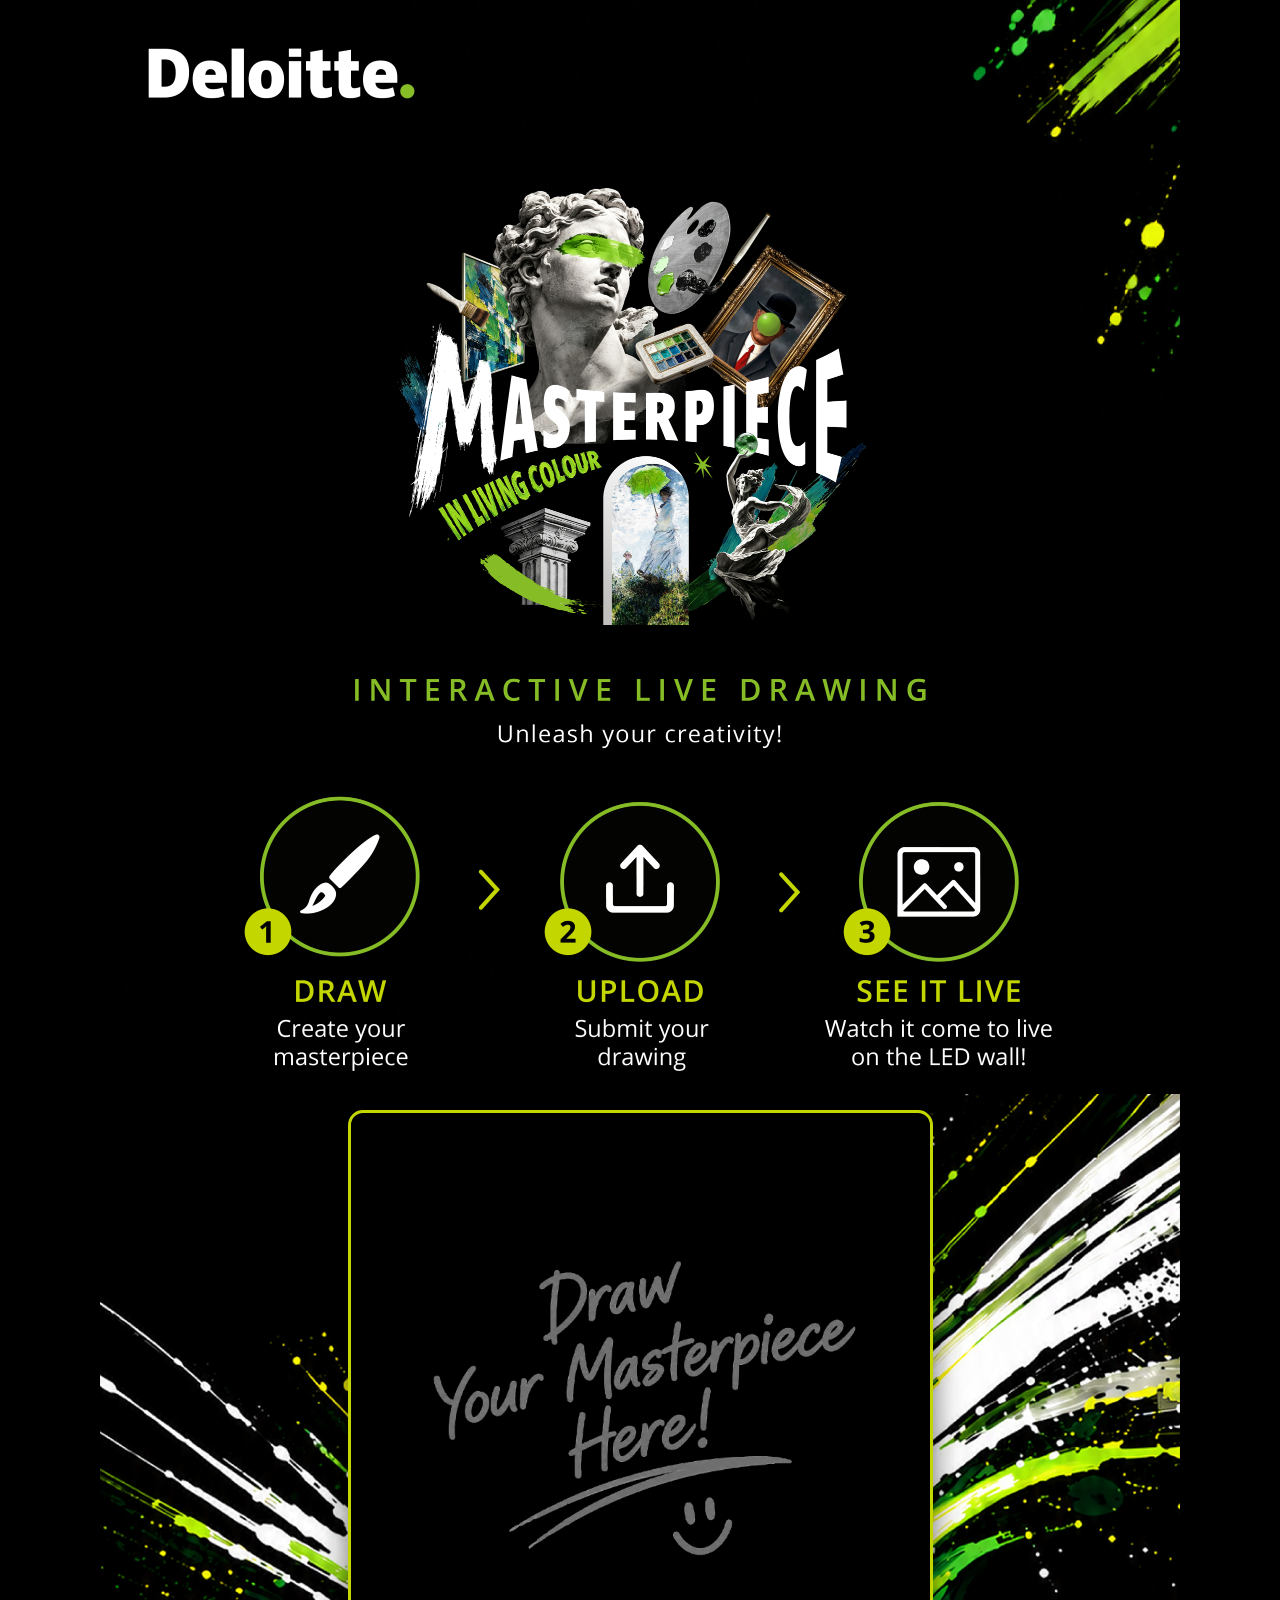
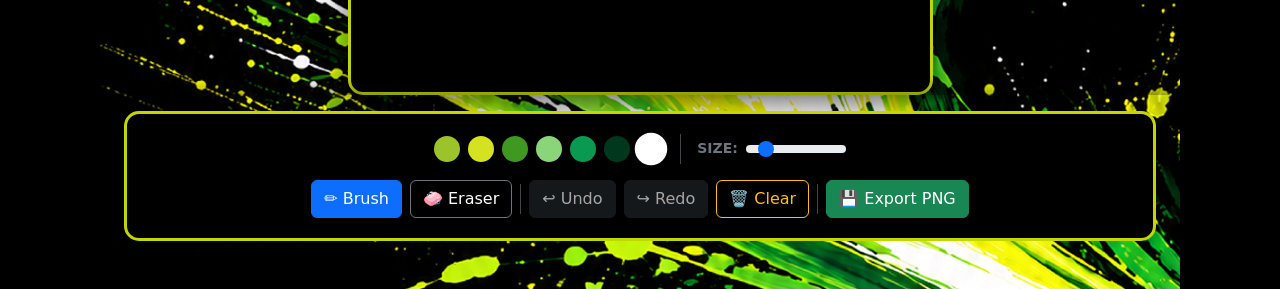
==== index.html @ 9507c5fc "asasa" ====
<!DOCTYPE html>
<html lang="en">
<head>
  <meta charset="UTF-8">
  <meta name="viewport" content="width=device-width, initial-scale=1.0, maximum-scale=1.0, user-scalable=no">
  <title>Canvas Drawing Tool - Bootstrap & jQuery</title>

  <!-- Bootstrap 5 CSS CDN -->
  <link href="https://cdn.jsdelivr.net/npm/bootstrap@5.3.3/dist/css/bootstrap.min.css" rel="stylesheet">

  <style>
    body {
      background-color: #000;
      color: #ffffff;
      height: 100vh;
    }

    .fixedWidth {
      max-width: 1080px;
      margin: auto;

      background-image: url('footer.png');
      background-repeat: no-repeat;
      background-position: bottom center; /* Aligns it to the bottom and centers it */
      background-size: 100% auto;; /* Scales the image to fit nicely, or use 'cover' */
    }

    .canvas-container {
      flex: 1;
      display: flex;
      align-items: center;
      justify-content: center;
      width: 100%;
    }
    canvas {
      border: 3px solid #c4d600;
      border-radius: 15px;
      cursor: crosshair;
      box-shadow: 0 8px 30px rgba(0,0,0,0.6);
      max-width: 100%;
      max-height: 65vh;
      height: auto;
      touch-action: none;
      background-color: #000;
    }
    .toolbar-panel {
      box-shadow: 0 -4px 20px rgba(0,0,0,0.4);
    }
    .color-swatch {
      width: 26px;
      height: 26px;
      border-radius: 50%;
      border: 2px solid transparent;
      cursor: pointer;
      transition: transform 0.15s ease, border-color 0.15s ease;
    }
    .color-swatch:hover {
      transform: scale(1.15);
    }
    .color-swatch.selected {
      border-color: #ffffff;
      transform: scale(1.25);
    }
    .vr-divider {
      width: 1px;
      height: 30px;
      background-color: #44444a;
    }

    .toolbarCon {
      padding-top: 20px;
      padding-bottom: 20px;
      background-color: #000;
      border: 3px solid #c4d600;
      border-radius: 15px;
    }

  </style>
</head>
<body class="">
  <div class="fixedWidth d-flex flex-column justify-content-between">

    <div class="canvas-container">
      <img src="header.png" class="img-fluid">
    </div>

    <!-- Drawing Board Workspace Wrapper -->
    <div class="canvas-container pt-3">
      <canvas id="paintCanvas" width="800" height="800"></canvas>
    </div>

    <!-- Bottom Toolbar Styled with Bootstrap Grid and Utilities -->
    <div class="toolbar-panel py-3 px-4 w-100 pb-5">
      <div class="container-fluid toolbarCon">

        <!-- Row 1: Brush Settings and Color Palette Grid -->
        <div class="row align-items-center justify-content-center g-3 mb-3">
          <div class="col-auto d-flex align-items-center gap-2">
            <div id="colorPalette" class="d-flex gap-2">
              <div class="color-swatch" style="background-color: #9dc32a;" data-color="#9dc32a"></div>
              <div class="color-swatch" style="background-color: #d4e21f;" data-color="#d4e21f"></div>
              <div class="color-swatch" style="background-color: #3f9920;" data-color="3f9920"></div>
              <div class="color-swatch" style="background-color: #8ad479;" data-color="#8ad479"></div>
              <div class="color-swatch" style="background-color: #0a9951;" data-color="#0a9951"></div>
              <div class="color-swatch" style="background-color: #00371d;" data-color="#00371d"></div>
              <div class="color-swatch selected" style="background-color: #ffffff;" data-color="#ffffff"></div>
            </div>
          </div>

          <div class="col-auto d-none d-sm-block">
            <div class="vr-divider"></div>
          </div>

          <div class="col-auto d-flex align-items-center gap-2">
            <label for="brushSize" class="form-label mb-0 small fw-bold text-secondary text-uppercase">Size:</label>
            <input type="range" class="form-range" id="brushSize" min="1" max="50" value="8" style="width: 100px;">
          </div>
        </div>

        <!-- Row 2: Drawing Modes & History Pipeline Controls -->
        <div class="row align-items-center justify-content-center g-2">
          <div class="col-auto d-flex gap-2">
            <button id="drawBtn" class="btn btn-primary d-flex align-items-center gap-1">✏️ Brush</button>
            <button id="eraseBtn" class="btn btn-outline-secondary d-flex align-items-center gap-1 text-white">🧼 Eraser</button>
          </div>

          <div class="col-auto">
            <div class="vr-divider"></div>
          </div>

          <div class="col-auto d-flex gap-2">
            <button id="undoBtn" class="btn btn-dark d-flex align-items-center gap-1" disabled>↩️ Undo</button>
            <button id="redoBtn" class="btn btn-dark d-flex align-items-center gap-1" disabled>↪️ Redo</button>
            <button id="clearBtn" class="btn btn-outline-warning d-flex align-items-center gap-1">🗑️ Clear</button>
          </div>

          <div class="col-auto d-none d-sm-block">
            <div class="vr-divider"></div>
          </div>

          <div class="col-auto">
            <button id="downloadBtn" class="btn btn-success d-flex align-items-center gap-1">💾 Export PNG</button>
          </div>
        </div>

      </div>
    </div>

  </div>

  <!-- jQuery CDN -->
  <script src="https://code.jquery.com/jquery-3.7.1.min.js"></script>
  <!-- Bootstrap 5 JavaScript Bundle Bundle with Popper CDN -->
  <script src="https://cdn.jsdelivr.net/npm/bootstrap@5.3.3/dist/js/bootstrap.bundle.min.js"></script>

  <script>
    $(document).ready(function() {
      const $canvas = $('#paintCanvas');
      const canvasDOM = $canvas[0];
      const ctx = canvasDOM.getContext('2d');

      const $brushSize = $('#brushSize');
      const $drawBtn = $('#drawBtn');
      const $eraseBtn = $('#eraseBtn');
      const $undoBtn = $('#undoBtn');
      const $redoBtn = $('#redoBtn');
      const $clearBtn = $('#clearBtn');
      const $downloadBtn = $('#downloadBtn');

      let isDrawing = false;
      let currentTool = 'brush';
      let selectedColor = '#ffffff';

      let historyStack = [];
      let redoStack = [];
      const MAX_HISTORY = 20;
      let isSampleActive = true;

      const SAMPLE_IMAGE_URL = 'sample.png';

      function loadSampleImage() {
        ctx.clearRect(0, 0, canvasDOM.width, canvasDOM.height);

        ctx.fillStyle = '#8e8e93';
        ctx.font = '18px -apple-system, sans-serif';
        ctx.textAlign = 'center';
        ctx.textBaseline = 'middle';
        ctx.fillText('⏳ Loading folder canvas template...', canvasDOM.width / 2, canvasDOM.height / 2);

        const img = new Image();
        img.src = SAMPLE_IMAGE_URL;

        img.onload = function() {
          if (!isSampleActive) return;
          ctx.clearRect(0, 0, canvasDOM.width, canvasDOM.height);

          const hRatio = canvasDOM.width / img.width;
          const vRatio = canvasDOM.height / img.height;
          const ratio  = Math.min(hRatio, vRatio);

          const centerShiftX = (canvasDOM.width - img.width * ratio) / 2;
          const centerShiftY = (canvasDOM.height - img.height * ratio) / 2;

          ctx.drawImage(img, 0, 0, img.width, img.height,
                             centerShiftX, centerShiftY, img.width * ratio, img.height * ratio);
        };

        img.onerror = function() {
          if (!isSampleActive) return;
          ctx.clearRect(0, 0, canvasDOM.width, canvasDOM.height);
          ctx.fillStyle = '#ff453a';
          ctx.fillText(`⚠️ Click here to paint! (Optional folder asset '${SAMPLE_IMAGE_URL}' not found)`, canvasDOM.width / 2, canvasDOM.height / 2);
        };

        isSampleActive = true;
      }

      loadSampleImage();

      function saveState() {
        if (historyStack.length >= MAX_HISTORY) historyStack.shift();
        historyStack.push(ctx.getImageData(0, 0, canvasDOM.width, canvasDOM.height));
        updateNavigationControls();
      }

      function undo() {
        if (historyStack.length > 1) {
          redoStack.push(historyStack.pop());
          ctx.putImageData(historyStack[historyStack.length - 1], 0, 0);
          updateNavigationControls();
        } else if (historyStack.length === 1) {
          historyStack.pop();
          loadSampleImage();
          updateNavigationControls();
        }
      }

      function redo() {
        if (isSampleActive && redoStack.length > 0) isSampleActive = false;
        if (redoStack.length > 0) {
          const nextState = redoStack.pop();
          historyStack.push(nextState);
          ctx.putImageData(nextState, 0, 0);
          updateNavigationControls();
        }
      }

      function updateNavigationControls() {
        $undoBtn.prop('disabled', historyStack.length === 0);
        $redoBtn.prop('disabled', redoStack.length === 0);
      }

      ctx.lineCap = 'round';
      ctx.lineJoin = 'round';

      function updateBrushSettings() {
        ctx.lineWidth = $brushSize.val();
        if (currentTool === 'eraser') {
          ctx.globalCompositeOperation = 'destination-out';
        } else {
          ctx.globalCompositeOperation = 'source-over';
          ctx.strokeStyle = selectedColor;
        }
      }

      function getCanvasCoordinates(e) {
        const rect = canvasDOM.getBoundingClientRect();
        const origEvent = e.originalEvent || e;
        const clientX = origEvent.touches ? origEvent.touches[0].clientX : e.clientX;
        const clientY = origEvent.touches ? origEvent.touches[0].clientY : e.clientY;

        const displayX = clientX - rect.left;
        const displayY = clientY - rect.top;

        return {
          x: displayX * (canvasDOM.width / rect.width),
          y: displayY * (canvasDOM.height / rect.height)
        };
      }

      function startAction(e) {
        const origEvent = e.originalEvent || e;
        if (origEvent.touches && origEvent.touches.length > 1) return;

        if (isSampleActive) {
          ctx.clearRect(0, 0, canvasDOM.width, canvasDOM.height);
          isSampleActive = false;
        }

        isDrawing = true;
        updateBrushSettings();
        ctx.beginPath();

        const coords = getCanvasCoordinates(e);
        ctx.moveTo(coords.x, coords.y);
      }

      function moveAction(e) {
        if (!isDrawing) return;
        if (e.cancelable) e.preventDefault();

        const coords = getCanvasCoordinates(e);
        ctx.lineTo(coords.x, coords.y);
        ctx.stroke();
      }

      function stopAction() {
        if (isDrawing) {
          isDrawing = false;
          ctx.closePath();
          redoStack = [];
          saveState();
        }
      }

      $canvas.on('mousedown touchstart', startAction);
      $canvas.on('mousemove touchmove', moveAction);
      $canvas.on('mouseup mouseleave touchend touchcancel', stopAction);

      function setToolMode(tool) {
        currentTool = tool;
        if (tool === 'brush') {
          $drawBtn.addClass('active').removeClass('btn-outline-primary').addClass('btn-primary');
          $eraseBtn.removeClass('active');
        } else {
          $eraseBtn.addClass('active');
          $drawBtn.removeClass('active').removeClass('btn-primary').addClass('btn-outline-primary');
        }
      }

      $drawBtn.on('click', () => setToolMode('brush'));
      $eraseBtn.on('click', () => setToolMode('eraser'));

      $('#colorPalette').on('click', '.color-swatch', function() {
        $('.color-swatch.selected').removeClass('selected');
        $(this).addClass('selected');
        selectedColor = $(this).attr('data-color');
        setToolMode('brush');
      });

      $undoBtn.on('click', undo);
      $redoBtn.on('click', redo);

      $(window).on('keydown', function(e) {
        if (e.ctrlKey || e.metaKey) {
          if (e.key.toLowerCase() === 'z') {
            e.preventDefault();
            undo();
          } else if (e.key.toLowerCase() === 'y') {
            e.preventDefault();
            redo();
          }
        }
      });

      $clearBtn.on('click', function() {
        redoStack = [];
        historyStack = [];
        loadSampleImage();
        updateNavigationControls();
      });

      $downloadBtn.on('click', function() {
        const exportCanvas = document.createElement('canvas');
        exportCanvas.width = canvasDOM.width;
        exportCanvas.height = canvasDOM.height;
        const exportCtx = exportCanvas.getContext('2d');

        exportCtx.fillStyle = '#000000';
        exportCtx.fillRect(0, 0, exportCanvas.width, exportCanvas.height);
        exportCtx.drawImage(canvasDOM, 0, 0);

        const downloadLink = document.createElement('a');
        downloadLink.href = exportCanvas.toDataURL('image/png');
        downloadLink.download = `canvas-drawing-${Date.now()}.png`;
        downloadLink.click();
      });
    });
  </script>
</body>
</html>
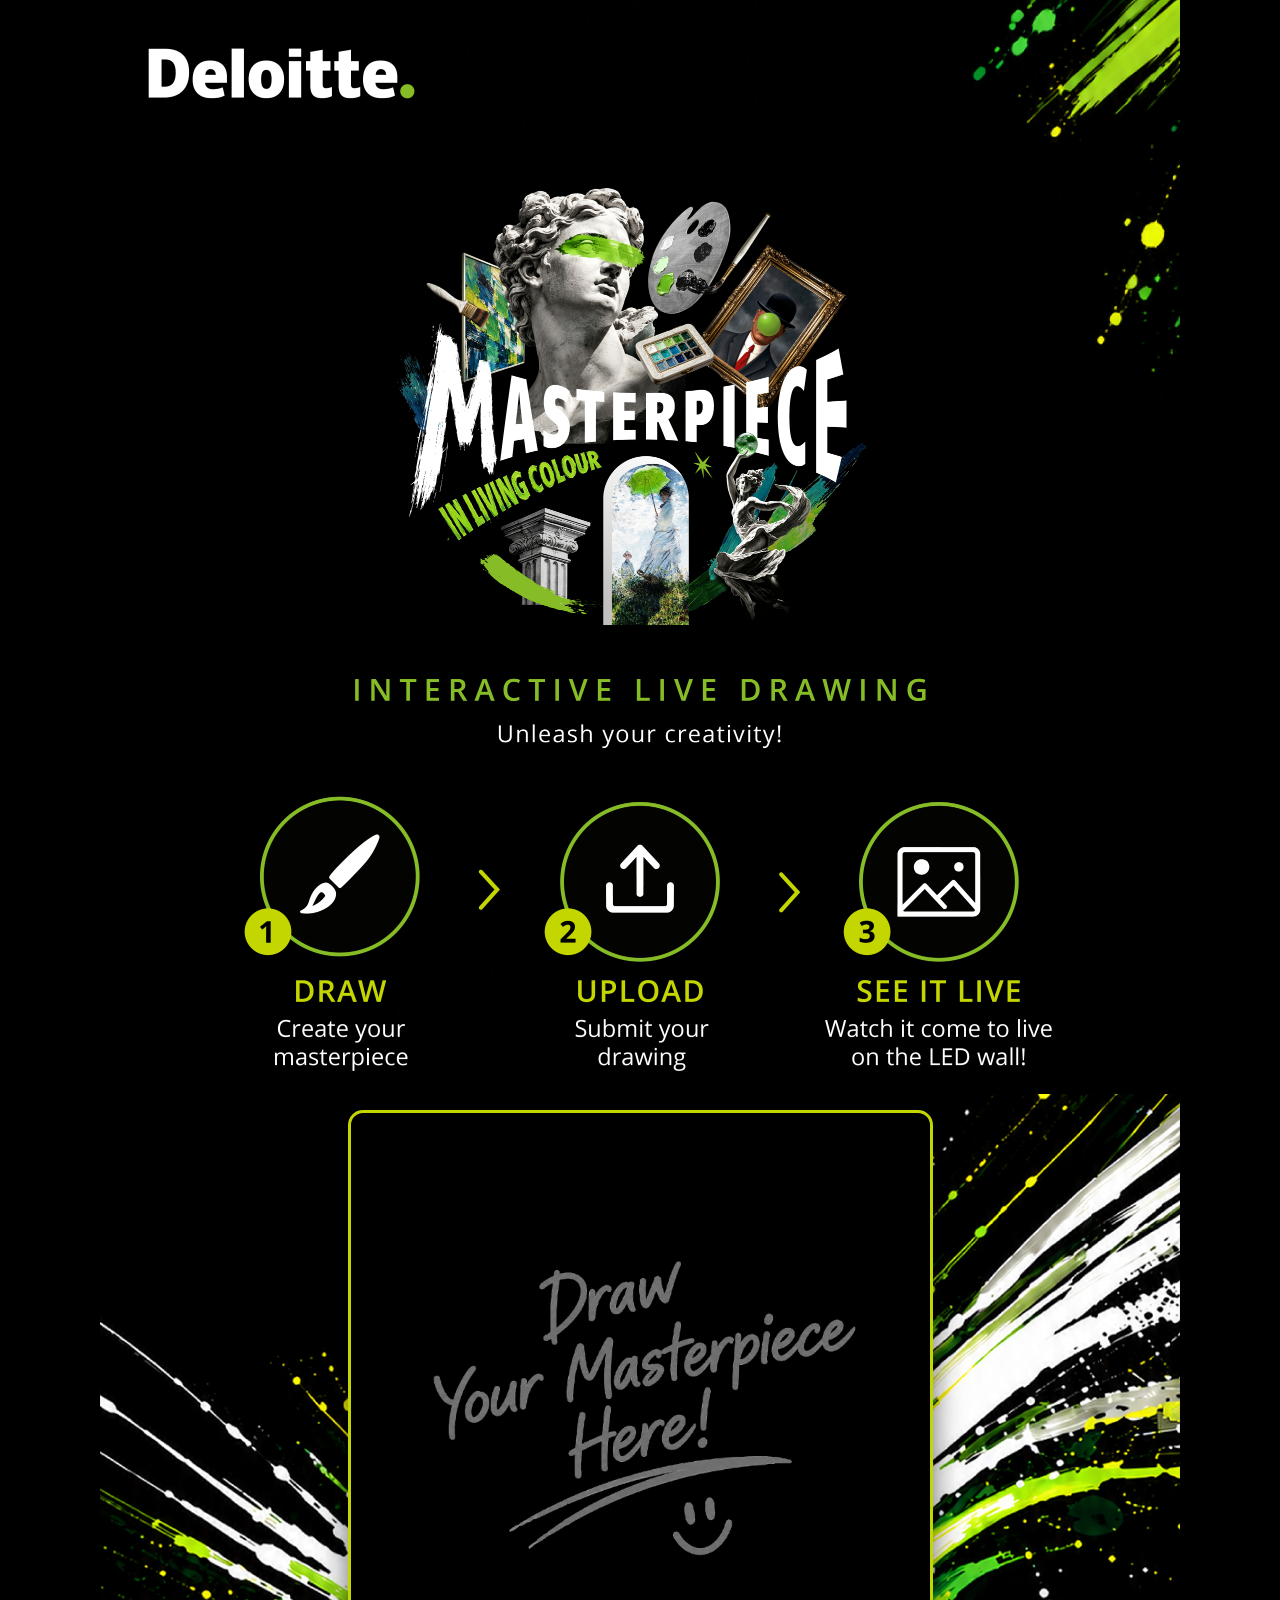
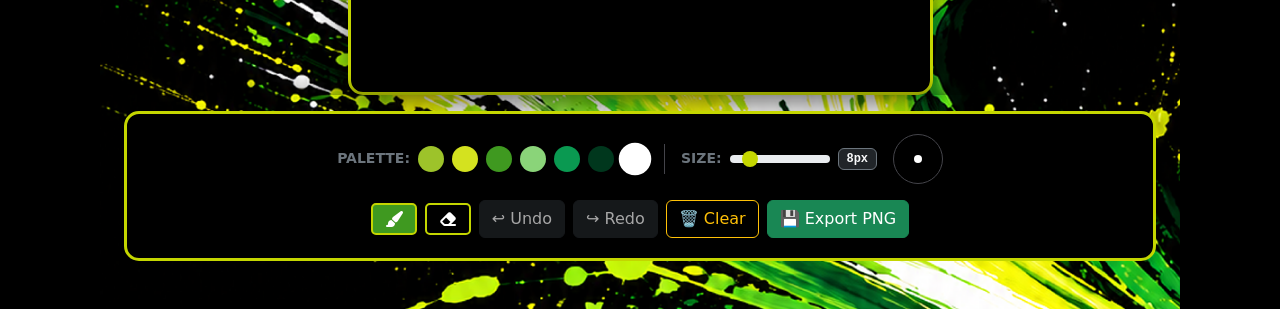
==== commit e574648b: "asasa" ====
--- a/index.html
+++ b/index.html
@@ -3,10 +3,13 @@
 <head>
   <meta charset="UTF-8">
   <meta name="viewport" content="width=device-width, initial-scale=1.0, maximum-scale=1.0, user-scalable=no">
-  <title>Canvas Drawing Tool - Bootstrap & jQuery</title>
+  <title>Deloitte Year End Party 2026: Masterpiece in Living Colour</title>
 
   <!-- Bootstrap 5 CSS CDN -->
   <link href="https://cdn.jsdelivr.net/npm/bootstrap@5.3.3/dist/css/bootstrap.min.css" rel="stylesheet">
+
+  <!-- Font Awesome 6 Free CSS CDN -->
+  <link href="https://cdnjs.cloudflare.com/ajax/libs/font-awesome/6.5.1/css/all.min.css" rel="stylesheet">
 
   <style>
     body {
@@ -75,6 +78,51 @@
       border-radius: 15px;
     }
 
+    /* Style for the real-time brush circle badge indicator */
+    #sizeIndicatorCircle {
+      width: 50px;
+      height: 50px;
+      border: 1px solid #44444a;
+      background-color: #000000;
+      border-radius: 50%;
+      display: flex;
+      align-items: center;
+      justify-content: center;
+      position: relative;
+      overflow: hidden;
+    }
+    #sizeIndicatorPreview {
+      background-color: #ffffff;
+      border-radius: 50%;
+      transition: background-color 0.1s ease;
+    }
+
+    .form-range::-webkit-slider-thumb {
+      background-color: #c4d600;
+    }
+    .form-range::-moz-range-thumb {
+      background-color: #c4d600;
+    }
+    .form-range::-ms-thumb {
+      background-color: #c4d600;
+    }
+
+    .btn-active{
+      background-color: #3f9920;
+      border: 2px solid #c4d600;
+      border-radius: 5px;
+      color: #fff;
+    }
+
+    .btn-notactive{
+      background-color: #000;
+      border: 2px solid #c4d600;
+      border-radius: 5px;
+      color: #fff;
+    }
+
+
+
   </style>
 </head>
 <body class="">
@@ -93,49 +141,51 @@
     <div class="toolbar-panel py-3 px-4 w-100 pb-5">
       <div class="container-fluid toolbarCon">
 
-        <!-- Row 1: Brush Settings and Color Palette Grid -->
-        <div class="row align-items-center justify-content-center g-3 mb-3">
-          <div class="col-auto d-flex align-items-center gap-2">
-            <div id="colorPalette" class="d-flex gap-2">
+      <!-- Row 1: Brush Settings, Visual Size Indicator and Color Palette Grid -->
+      <div class="row align-items-center justify-content-center g-3 mb-3">
+        <div class="col-auto d-flex align-items-center gap-2">
+          <span class="fw-bold small text-secondary text-uppercase tracking-wider">Palette:</span>
+          <div id="colorPalette" class="d-flex gap-2">
               <div class="color-swatch" style="background-color: #9dc32a;" data-color="#9dc32a"></div>
               <div class="color-swatch" style="background-color: #d4e21f;" data-color="#d4e21f"></div>
-              <div class="color-swatch" style="background-color: #3f9920;" data-color="3f9920"></div>
+              <div class="color-swatch" style="background-color: #3f9920;" data-color="#3f9920"></div>
               <div class="color-swatch" style="background-color: #8ad479;" data-color="#8ad479"></div>
               <div class="color-swatch" style="background-color: #0a9951;" data-color="#0a9951"></div>
               <div class="color-swatch" style="background-color: #00371d;" data-color="#00371d"></div>
               <div class="color-swatch selected" style="background-color: #ffffff;" data-color="#ffffff"></div>
-            </div>
-          </div>
-
-          <div class="col-auto d-none d-sm-block">
-            <div class="vr-divider"></div>
-          </div>
-
-          <div class="col-auto d-flex align-items-center gap-2">
+          </div>
+        </div>
+
+        <div class="col-auto d-none d-sm-block">
+          <div class="vr-divider"></div>
+        </div>
+
+        <!-- Size Selection Group with Text Badge and Circle Preview Canvas Boundary -->
+        <div class="col-auto d-flex align-items-center gap-3">
+          <div class="d-flex align-items-center gap-2">
             <label for="brushSize" class="form-label mb-0 small fw-bold text-secondary text-uppercase">Size:</label>
             <input type="range" class="form-range" id="brushSize" min="1" max="50" value="8" style="width: 100px;">
+            <span id="sizeTextVal" class="badge bg-dark border border-secondary text-light font-monospace" style="min-width: 32px;">8px</span>
+          </div>
+
+          <!-- Visual Dynamic Circle Preview -->
+          <div id="sizeIndicatorCircle" title="Current Brush Preview">
+            <div id="sizeIndicatorPreview"></div>
           </div>
         </div>
+      </div>
 
         <!-- Row 2: Drawing Modes & History Pipeline Controls -->
         <div class="row align-items-center justify-content-center g-2">
           <div class="col-auto d-flex gap-2">
-            <button id="drawBtn" class="btn btn-primary d-flex align-items-center gap-1">✏️ Brush</button>
-            <button id="eraseBtn" class="btn btn-outline-secondary d-flex align-items-center gap-1 text-white">🧼 Eraser</button>
-          </div>
-
-          <div class="col-auto">
-            <div class="vr-divider"></div>
+            <button id="drawBtn" class="btn btn-active d-flex"><i class="fa-solid fa-paintbrush"></i></button>
+            <button id="eraseBtn" class="btn btn-notactive d-flex"><i class="fa-solid fa-eraser"></i></button>
           </div>
 
           <div class="col-auto d-flex gap-2">
             <button id="undoBtn" class="btn btn-dark d-flex align-items-center gap-1" disabled>↩️ Undo</button>
             <button id="redoBtn" class="btn btn-dark d-flex align-items-center gap-1" disabled>↪️ Redo</button>
             <button id="clearBtn" class="btn btn-outline-warning d-flex align-items-center gap-1">🗑️ Clear</button>
-          </div>
-
-          <div class="col-auto d-none d-sm-block">
-            <div class="vr-divider"></div>
           </div>
 
           <div class="col-auto">
@@ -160,6 +210,9 @@
       const ctx = canvasDOM.getContext('2d');
 
       const $brushSize = $('#brushSize');
+      const $sizeTextVal = $('#sizeTextVal');
+      const $sizeIndicatorPreview = $('#sizeIndicatorPreview');
+
       const $drawBtn = $('#drawBtn');
       const $eraseBtn = $('#eraseBtn');
       const $undoBtn = $('#undoBtn');
@@ -216,6 +269,26 @@
       }
 
       loadSampleImage();
+
+      function updateVisualSizeIndicator() {
+        const currentSize = parseInt($brushSize.val());
+
+        $sizeTextVal.text(currentSize + 'px');
+
+        $sizeIndicatorPreview.css({
+          'width': currentSize + 'px',
+          'height': currentSize + 'px'
+        });
+
+        if (currentTool === 'eraser') {
+          $sizeIndicatorPreview.css('background-color', 'rgba(142, 142, 147, 0.5)');
+        } else {
+          $sizeIndicatorPreview.css('background-color', selectedColor);
+        }
+      }
+
+      updateVisualSizeIndicator();
+      $brushSize.on('input change', updateVisualSizeIndicator);
 
       function saveState() {
         if (historyStack.length >= MAX_HISTORY) historyStack.shift();
@@ -320,12 +393,13 @@
       function setToolMode(tool) {
         currentTool = tool;
         if (tool === 'brush') {
-          $drawBtn.addClass('active').removeClass('btn-outline-primary').addClass('btn-primary');
-          $eraseBtn.removeClass('active');
+          $drawBtn.removeClass('btn-notactive').addClass('btn-active');
+          $eraseBtn.removeClass('btn-active').addClass('btn-notactive');
         } else {
-          $eraseBtn.addClass('active');
-          $drawBtn.removeClass('active').removeClass('btn-primary').addClass('btn-outline-primary');
-        }
+          $eraseBtn.removeClass('btn-notactive').addClass('btn-active');
+          $drawBtn.removeClass('btn-active').addClass('btn-notactive');
+        }
+        updateVisualSizeIndicator();
       }
 
       $drawBtn.on('click', () => setToolMode('brush'));
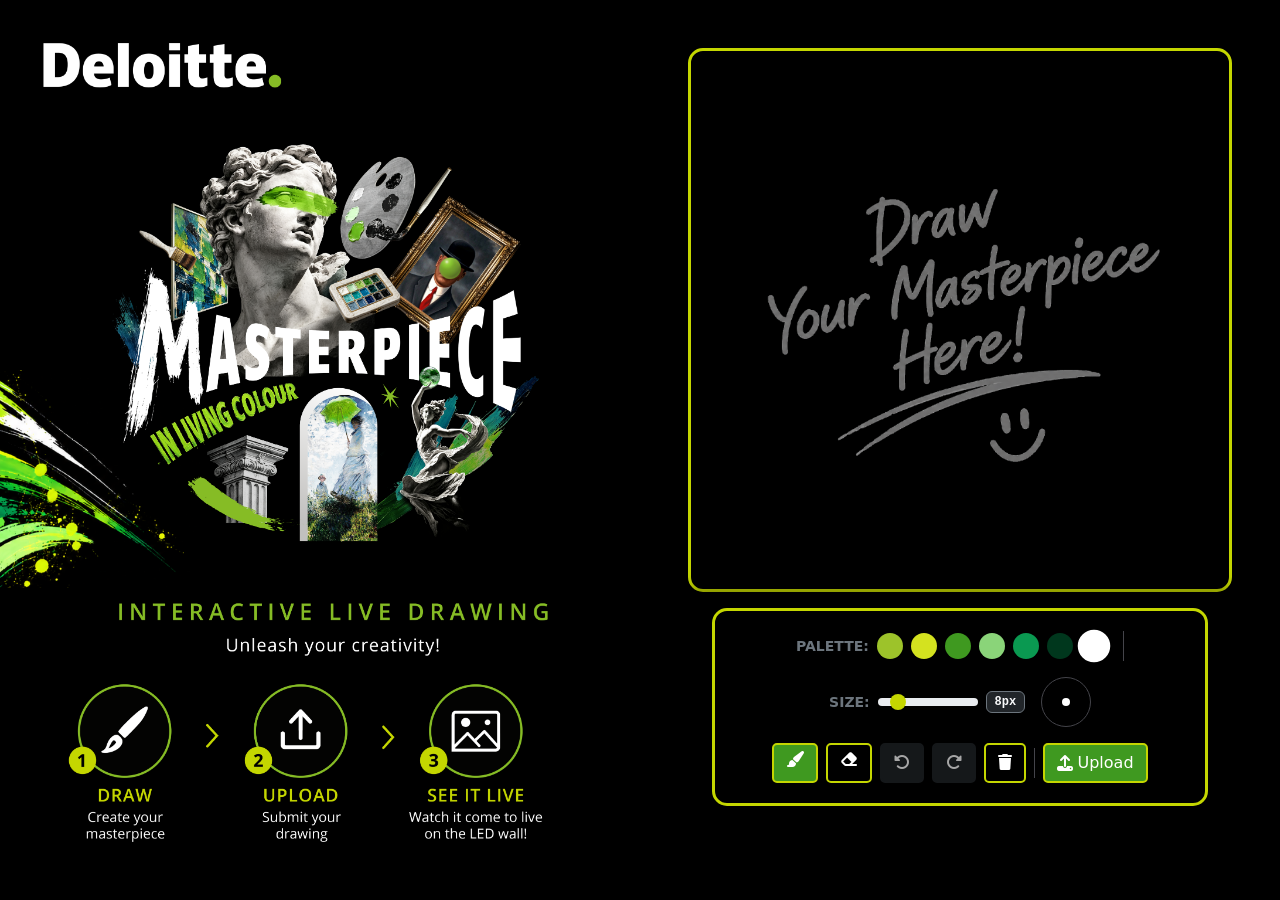
==== commit cacee4eb: "asasa" ====
--- a/index.html
+++ b/index.html
@@ -2,454 +2,18 @@
 <html lang="en">
 <head>
   <meta charset="UTF-8">
-  <meta name="viewport" content="width=device-width, initial-scale=1.0, maximum-scale=1.0, user-scalable=no">
-  <title>Deloitte Year End Party 2026: Masterpiece in Living Colour</title>
-
-  <!-- Bootstrap 5 CSS CDN -->
+  <meta name="viewport" content="width=device-width, initial-scale=1.0">
+  <title>Responsive Bootstrap 5 Iframes</title>
+  <!-- Bootstrap 5 CSS -->
   <link href="https://cdn.jsdelivr.net/npm/bootstrap@5.3.3/dist/css/bootstrap.min.css" rel="stylesheet">
-
-  <!-- Font Awesome 6 Free CSS CDN -->
-  <link href="https://cdnjs.cloudflare.com/ajax/libs/font-awesome/6.5.1/css/all.min.css" rel="stylesheet">
-
   <style>
-    body {
-      background-color: #000;
-      color: #ffffff;
-      height: 100vh;
-    }
-
-    .fixedWidth {
-      max-width: 1080px;
-      margin: auto;
-
-      background-image: url('footer.png');
-      background-repeat: no-repeat;
-      background-position: bottom center; /* Aligns it to the bottom and centers it */
-      background-size: 100% auto;; /* Scales the image to fit nicely, or use 'cover' */
-    }
-
-    .canvas-container {
-      flex: 1;
-      display: flex;
-      align-items: center;
-      justify-content: center;
-      width: 100%;
-    }
-    canvas {
-      border: 3px solid #c4d600;
-      border-radius: 15px;
-      cursor: crosshair;
-      box-shadow: 0 8px 30px rgba(0,0,0,0.6);
-      max-width: 100%;
-      max-height: 65vh;
-      height: auto;
-      touch-action: none;
-      background-color: #000;
-    }
-    .toolbar-panel {
-      box-shadow: 0 -4px 20px rgba(0,0,0,0.4);
-    }
-    .color-swatch {
-      width: 26px;
-      height: 26px;
-      border-radius: 50%;
-      border: 2px solid transparent;
-      cursor: pointer;
-      transition: transform 0.15s ease, border-color 0.15s ease;
-    }
-    .color-swatch:hover {
-      transform: scale(1.15);
-    }
-    .color-swatch.selected {
-      border-color: #ffffff;
-      transform: scale(1.25);
-    }
-    .vr-divider {
-      width: 1px;
-      height: 30px;
-      background-color: #44444a;
-    }
-
-    .toolbarCon {
-      padding-top: 20px;
-      padding-bottom: 20px;
-      background-color: #000;
-      border: 3px solid #c4d600;
-      border-radius: 15px;
-    }
-
-    /* Style for the real-time brush circle badge indicator */
-    #sizeIndicatorCircle {
-      width: 50px;
-      height: 50px;
-      border: 1px solid #44444a;
-      background-color: #000000;
-      border-radius: 50%;
-      display: flex;
-      align-items: center;
-      justify-content: center;
-      position: relative;
-      overflow: hidden;
-    }
-    #sizeIndicatorPreview {
-      background-color: #ffffff;
-      border-radius: 50%;
-      transition: background-color 0.1s ease;
-    }
-
-    .form-range::-webkit-slider-thumb {
-      background-color: #c4d600;
-    }
-    .form-range::-moz-range-thumb {
-      background-color: #c4d600;
-    }
-    .form-range::-ms-thumb {
-      background-color: #c4d600;
-    }
-
-    .btn-active{
-      background-color: #3f9920;
-      border: 2px solid #c4d600;
-      border-radius: 5px;
-      color: #fff;
-    }
-
-    .btn-notactive{
-      background-color: #000;
-      border: 2px solid #c4d600;
-      border-radius: 5px;
-      color: #fff;
-    }
-
-
-
   </style>
 </head>
-<body class="">
-  <div class="fixedWidth d-flex flex-column justify-content-between">
+<body class="vw-100 vh-100 overflow-hidden m-0 p-0">
 
-    <div class="canvas-container">
-      <img src="header.png" class="img-fluid">
-    </div>
+    <iframe src="desktop.html" class="d-none d-lg-block w-100 h-100 border-0 d-block"></iframe>
+    <iframe src="mobile.html" class="d-block d-lg-none w-100 h-100 border-0 d-block"></iframe>
 
-    <!-- Drawing Board Workspace Wrapper -->
-    <div class="canvas-container pt-3">
-      <canvas id="paintCanvas" width="800" height="800"></canvas>
-    </div>
+</body>
 
-    <!-- Bottom Toolbar Styled with Bootstrap Grid and Utilities -->
-    <div class="toolbar-panel py-3 px-4 w-100 pb-5">
-      <div class="container-fluid toolbarCon">
-
-      <!-- Row 1: Brush Settings, Visual Size Indicator and Color Palette Grid -->
-      <div class="row align-items-center justify-content-center g-3 mb-3">
-        <div class="col-auto d-flex align-items-center gap-2">
-          <span class="fw-bold small text-secondary text-uppercase tracking-wider">Palette:</span>
-          <div id="colorPalette" class="d-flex gap-2">
-              <div class="color-swatch" style="background-color: #9dc32a;" data-color="#9dc32a"></div>
-              <div class="color-swatch" style="background-color: #d4e21f;" data-color="#d4e21f"></div>
-              <div class="color-swatch" style="background-color: #3f9920;" data-color="#3f9920"></div>
-              <div class="color-swatch" style="background-color: #8ad479;" data-color="#8ad479"></div>
-              <div class="color-swatch" style="background-color: #0a9951;" data-color="#0a9951"></div>
-              <div class="color-swatch" style="background-color: #00371d;" data-color="#00371d"></div>
-              <div class="color-swatch selected" style="background-color: #ffffff;" data-color="#ffffff"></div>
-          </div>
-        </div>
-
-        <div class="col-auto d-none d-sm-block">
-          <div class="vr-divider"></div>
-        </div>
-
-        <!-- Size Selection Group with Text Badge and Circle Preview Canvas Boundary -->
-        <div class="col-auto d-flex align-items-center gap-3">
-          <div class="d-flex align-items-center gap-2">
-            <label for="brushSize" class="form-label mb-0 small fw-bold text-secondary text-uppercase">Size:</label>
-            <input type="range" class="form-range" id="brushSize" min="1" max="50" value="8" style="width: 100px;">
-            <span id="sizeTextVal" class="badge bg-dark border border-secondary text-light font-monospace" style="min-width: 32px;">8px</span>
-          </div>
-
-          <!-- Visual Dynamic Circle Preview -->
-          <div id="sizeIndicatorCircle" title="Current Brush Preview">
-            <div id="sizeIndicatorPreview"></div>
-          </div>
-        </div>
-      </div>
-
-        <!-- Row 2: Drawing Modes & History Pipeline Controls -->
-        <div class="row align-items-center justify-content-center g-2">
-          <div class="col-auto d-flex gap-2">
-            <button id="drawBtn" class="btn btn-active d-flex"><i class="fa-solid fa-paintbrush"></i></button>
-            <button id="eraseBtn" class="btn btn-notactive d-flex"><i class="fa-solid fa-eraser"></i></button>
-          </div>
-
-          <div class="col-auto d-flex gap-2">
-            <button id="undoBtn" class="btn btn-dark d-flex align-items-center gap-1" disabled>↩️ Undo</button>
-            <button id="redoBtn" class="btn btn-dark d-flex align-items-center gap-1" disabled>↪️ Redo</button>
-            <button id="clearBtn" class="btn btn-outline-warning d-flex align-items-center gap-1">🗑️ Clear</button>
-          </div>
-
-          <div class="col-auto">
-            <button id="downloadBtn" class="btn btn-success d-flex align-items-center gap-1">💾 Export PNG</button>
-          </div>
-        </div>
-
-      </div>
-    </div>
-
-  </div>
-
-  <!-- jQuery CDN -->
-  <script src="https://code.jquery.com/jquery-3.7.1.min.js"></script>
-  <!-- Bootstrap 5 JavaScript Bundle Bundle with Popper CDN -->
-  <script src="https://cdn.jsdelivr.net/npm/bootstrap@5.3.3/dist/js/bootstrap.bundle.min.js"></script>
-
-  <script>
-    $(document).ready(function() {
-      const $canvas = $('#paintCanvas');
-      const canvasDOM = $canvas[0];
-      const ctx = canvasDOM.getContext('2d');
-
-      const $brushSize = $('#brushSize');
-      const $sizeTextVal = $('#sizeTextVal');
-      const $sizeIndicatorPreview = $('#sizeIndicatorPreview');
-
-      const $drawBtn = $('#drawBtn');
-      const $eraseBtn = $('#eraseBtn');
-      const $undoBtn = $('#undoBtn');
-      const $redoBtn = $('#redoBtn');
-      const $clearBtn = $('#clearBtn');
-      const $downloadBtn = $('#downloadBtn');
-
-      let isDrawing = false;
-      let currentTool = 'brush';
-      let selectedColor = '#ffffff';
-
-      let historyStack = [];
-      let redoStack = [];
-      const MAX_HISTORY = 20;
-      let isSampleActive = true;
-
-      const SAMPLE_IMAGE_URL = 'sample.png';
-
-      function loadSampleImage() {
-        ctx.clearRect(0, 0, canvasDOM.width, canvasDOM.height);
-
-        ctx.fillStyle = '#8e8e93';
-        ctx.font = '18px -apple-system, sans-serif';
-        ctx.textAlign = 'center';
-        ctx.textBaseline = 'middle';
-        ctx.fillText('⏳ Loading folder canvas template...', canvasDOM.width / 2, canvasDOM.height / 2);
-
-        const img = new Image();
-        img.src = SAMPLE_IMAGE_URL;
-
-        img.onload = function() {
-          if (!isSampleActive) return;
-          ctx.clearRect(0, 0, canvasDOM.width, canvasDOM.height);
-
-          const hRatio = canvasDOM.width / img.width;
-          const vRatio = canvasDOM.height / img.height;
-          const ratio  = Math.min(hRatio, vRatio);
-
-          const centerShiftX = (canvasDOM.width - img.width * ratio) / 2;
-          const centerShiftY = (canvasDOM.height - img.height * ratio) / 2;
-
-          ctx.drawImage(img, 0, 0, img.width, img.height,
-                             centerShiftX, centerShiftY, img.width * ratio, img.height * ratio);
-        };
-
-        img.onerror = function() {
-          if (!isSampleActive) return;
-          ctx.clearRect(0, 0, canvasDOM.width, canvasDOM.height);
-          ctx.fillStyle = '#ff453a';
-          ctx.fillText(`⚠️ Click here to paint! (Optional folder asset '${SAMPLE_IMAGE_URL}' not found)`, canvasDOM.width / 2, canvasDOM.height / 2);
-        };
-
-        isSampleActive = true;
-      }
-
-      loadSampleImage();
-
-      function updateVisualSizeIndicator() {
-        const currentSize = parseInt($brushSize.val());
-
-        $sizeTextVal.text(currentSize + 'px');
-
-        $sizeIndicatorPreview.css({
-          'width': currentSize + 'px',
-          'height': currentSize + 'px'
-        });
-
-        if (currentTool === 'eraser') {
-          $sizeIndicatorPreview.css('background-color', 'rgba(142, 142, 147, 0.5)');
-        } else {
-          $sizeIndicatorPreview.css('background-color', selectedColor);
-        }
-      }
-
-      updateVisualSizeIndicator();
-      $brushSize.on('input change', updateVisualSizeIndicator);
-
-      function saveState() {
-        if (historyStack.length >= MAX_HISTORY) historyStack.shift();
-        historyStack.push(ctx.getImageData(0, 0, canvasDOM.width, canvasDOM.height));
-        updateNavigationControls();
-      }
-
-      function undo() {
-        if (historyStack.length > 1) {
-          redoStack.push(historyStack.pop());
-          ctx.putImageData(historyStack[historyStack.length - 1], 0, 0);
-          updateNavigationControls();
-        } else if (historyStack.length === 1) {
-          historyStack.pop();
-          loadSampleImage();
-          updateNavigationControls();
-        }
-      }
-
-      function redo() {
-        if (isSampleActive && redoStack.length > 0) isSampleActive = false;
-        if (redoStack.length > 0) {
-          const nextState = redoStack.pop();
-          historyStack.push(nextState);
-          ctx.putImageData(nextState, 0, 0);
-          updateNavigationControls();
-        }
-      }
-
-      function updateNavigationControls() {
-        $undoBtn.prop('disabled', historyStack.length === 0);
-        $redoBtn.prop('disabled', redoStack.length === 0);
-      }
-
-      ctx.lineCap = 'round';
-      ctx.lineJoin = 'round';
-
-      function updateBrushSettings() {
-        ctx.lineWidth = $brushSize.val();
-        if (currentTool === 'eraser') {
-          ctx.globalCompositeOperation = 'destination-out';
-        } else {
-          ctx.globalCompositeOperation = 'source-over';
-          ctx.strokeStyle = selectedColor;
-        }
-      }
-
-      function getCanvasCoordinates(e) {
-        const rect = canvasDOM.getBoundingClientRect();
-        const origEvent = e.originalEvent || e;
-        const clientX = origEvent.touches ? origEvent.touches[0].clientX : e.clientX;
-        const clientY = origEvent.touches ? origEvent.touches[0].clientY : e.clientY;
-
-        const displayX = clientX - rect.left;
-        const displayY = clientY - rect.top;
-
-        return {
-          x: displayX * (canvasDOM.width / rect.width),
-          y: displayY * (canvasDOM.height / rect.height)
-        };
-      }
-
-      function startAction(e) {
-        const origEvent = e.originalEvent || e;
-        if (origEvent.touches && origEvent.touches.length > 1) return;
-
-        if (isSampleActive) {
-          ctx.clearRect(0, 0, canvasDOM.width, canvasDOM.height);
-          isSampleActive = false;
-        }
-
-        isDrawing = true;
-        updateBrushSettings();
-        ctx.beginPath();
-
-        const coords = getCanvasCoordinates(e);
-        ctx.moveTo(coords.x, coords.y);
-      }
-
-      function moveAction(e) {
-        if (!isDrawing) return;
-        if (e.cancelable) e.preventDefault();
-
-        const coords = getCanvasCoordinates(e);
-        ctx.lineTo(coords.x, coords.y);
-        ctx.stroke();
-      }
-
-      function stopAction() {
-        if (isDrawing) {
-          isDrawing = false;
-          ctx.closePath();
-          redoStack = [];
-          saveState();
-        }
-      }
-
-      $canvas.on('mousedown touchstart', startAction);
-      $canvas.on('mousemove touchmove', moveAction);
-      $canvas.on('mouseup mouseleave touchend touchcancel', stopAction);
-
-      function setToolMode(tool) {
-        currentTool = tool;
-        if (tool === 'brush') {
-          $drawBtn.removeClass('btn-notactive').addClass('btn-active');
-          $eraseBtn.removeClass('btn-active').addClass('btn-notactive');
-        } else {
-          $eraseBtn.removeClass('btn-notactive').addClass('btn-active');
-          $drawBtn.removeClass('btn-active').addClass('btn-notactive');
-        }
-        updateVisualSizeIndicator();
-      }
-
-      $drawBtn.on('click', () => setToolMode('brush'));
-      $eraseBtn.on('click', () => setToolMode('eraser'));
-
-      $('#colorPalette').on('click', '.color-swatch', function() {
-        $('.color-swatch.selected').removeClass('selected');
-        $(this).addClass('selected');
-        selectedColor = $(this).attr('data-color');
-        setToolMode('brush');
-      });
-
-      $undoBtn.on('click', undo);
-      $redoBtn.on('click', redo);
-
-      $(window).on('keydown', function(e) {
-        if (e.ctrlKey || e.metaKey) {
-          if (e.key.toLowerCase() === 'z') {
-            e.preventDefault();
-            undo();
-          } else if (e.key.toLowerCase() === 'y') {
-            e.preventDefault();
-            redo();
-          }
-        }
-      });
-
-      $clearBtn.on('click', function() {
-        redoStack = [];
-        historyStack = [];
-        loadSampleImage();
-        updateNavigationControls();
-      });
-
-      $downloadBtn.on('click', function() {
-        const exportCanvas = document.createElement('canvas');
-        exportCanvas.width = canvasDOM.width;
-        exportCanvas.height = canvasDOM.height;
-        const exportCtx = exportCanvas.getContext('2d');
-
-        exportCtx.fillStyle = '#000000';
-        exportCtx.fillRect(0, 0, exportCanvas.width, exportCanvas.height);
-        exportCtx.drawImage(canvasDOM, 0, 0);
-
-        const downloadLink = document.createElement('a');
-        downloadLink.href = exportCanvas.toDataURL('image/png');
-        downloadLink.download = `canvas-drawing-${Date.now()}.png`;
-        downloadLink.click();
-      });
-    });
-  </script>
-</body>
 </html>
